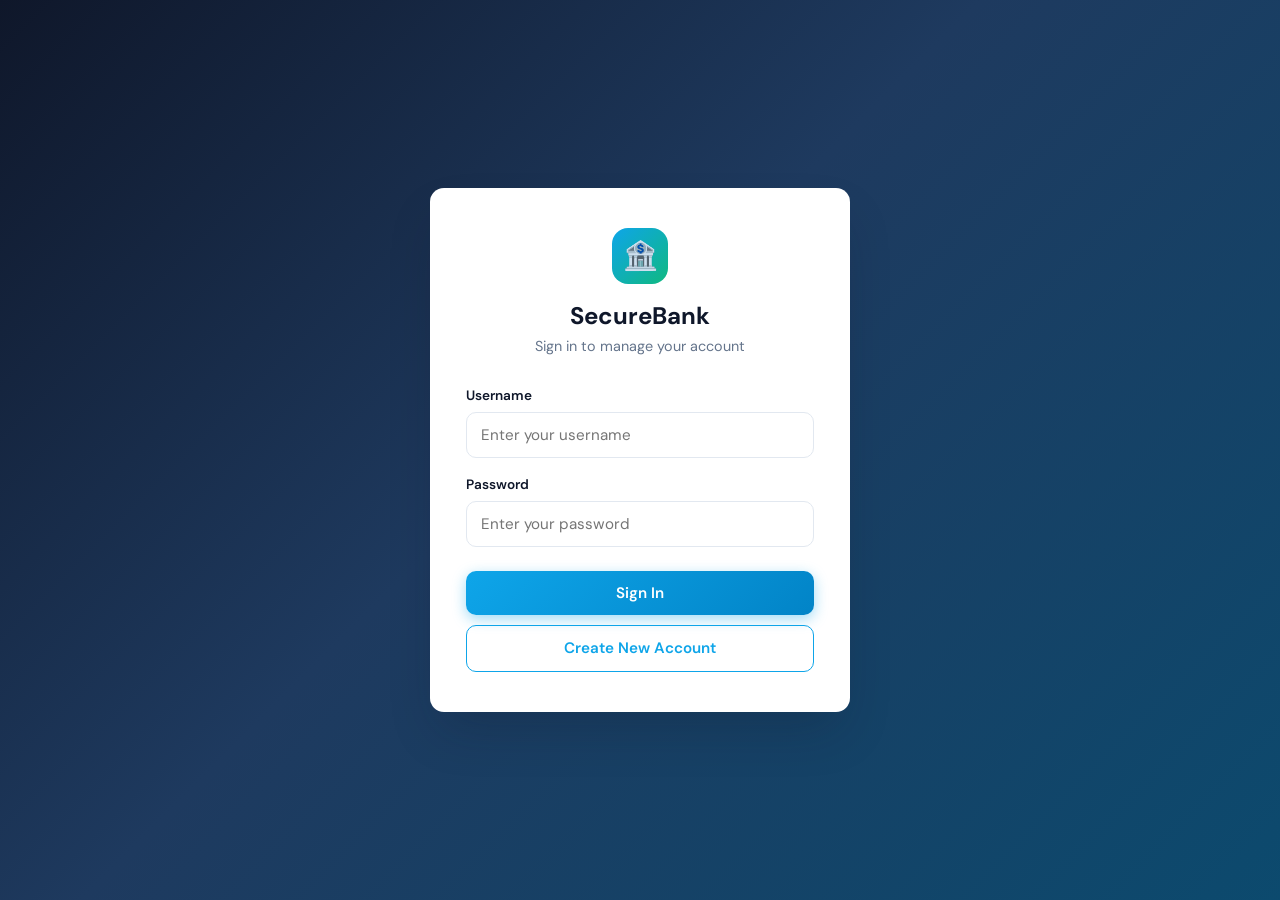
==== public/index.html @ 62553467 "basic bank services" ====
<!DOCTYPE html>
<html lang="en">
<head>
    <meta charset="UTF-8">
    <meta name="viewport" content="width=device-width, initial-scale=1.0">
    <title>Login — SecureBank</title>
    <link rel="stylesheet" href="style.css">
</head>
<body class="auth-page">

    <div class="auth-card">
        <div class="brand">
            <div class="brand-icon">🏦</div>
            <h1>SecureBank</h1>
            <p>Sign in to manage your account</p>
        </div>

        <form id="loginForm" onsubmit="return handleLogin(event)">
            <div class="form-group">
                <label for="username">Username</label>
                <input type="text" id="username" placeholder="Enter your username" required autocomplete="username">
            </div>

            <div class="form-group">
                <label for="password">Password</label>
                <input type="password" id="password" placeholder="Enter your password" required autocomplete="current-password">
            </div>

            <div class="auth-actions">
                <button type="submit" class="btn btn-primary">Sign In</button>
                <a href="register.html" class="btn btn-outline" style="display:block;text-align:center;text-decoration:none;line-height:1.4;">Create New Account</a>
            </div>
        </form>
    </div>

    <script src="auth.js"></script>
</body>
</html>
---- public/style.css ----
@import url('https://fonts.googleapis.com/css2?family=DM+Sans:ital,opsz,wght@0,9..40,400;0,9..40,500;0,9..40,600;0,9..40,700;1,9..40,400&display=swap');

:root {
  --bg: #0f172a;
  --bg-card: #ffffff;
  --primary: #0ea5e9;
  --primary-dark: #0284c7;
  --accent: #10b981;
  --danger: #ef4444;
  --text: #0f172a;
  --text-muted: #64748b;
  --border: #e2e8f0;
  --sidebar: #1e293b;
  --sidebar-hover: #334155;
  --shadow: 0 25px 50px -12px rgba(15, 23, 42, 0.25);
  --radius: 14px;
}

* {
  box-sizing: border-box;
  margin: 0;
  padding: 0;
}

body {
  font-family: 'DM Sans', system-ui, sans-serif;
  min-height: 100vh;
  color: var(--text);
  background: linear-gradient(135deg, #0f172a 0%, #1e3a5f 45%, #0c4a6e 100%);
}

.auth-page {
  display: flex;
  align-items: center;
  justify-content: center;
  min-height: 100vh;
  padding: 24px;
}

.auth-card {
  width: 100%;
  max-width: 420px;
  background: var(--bg-card);
  border-radius: var(--radius);
  box-shadow: var(--shadow);
  padding: 40px 36px;
}

.auth-card-register {
  max-width: 560px;
}

.brand {
  text-align: center;
  margin-bottom: 32px;
}

.brand-icon {
  width: 56px;
  height: 56px;
  margin: 0 auto 16px;
  background: linear-gradient(135deg, var(--primary), var(--accent));
  border-radius: 16px;
  display: flex;
  align-items: center;
  justify-content: center;
  font-size: 28px;
}

.brand h1 {
  font-size: 1.5rem;
  font-weight: 700;
  color: var(--text);
}

.brand p {
  color: var(--text-muted);
  font-size: 0.9rem;
  margin-top: 6px;
}

.form-group {
  margin-bottom: 18px;
  width: 100%;
  min-width: 0;
}

.form-group label {
  display: block;
  font-size: 0.85rem;
  font-weight: 600;
  color: var(--text);
  margin-bottom: 8px;
}

input[type="text"],
input[type="password"],
input[type="email"],
input[type="number"],
input[type="tel"] {
  display: block;
  width: 100%;
  min-width: 0;
  padding: 12px 14px;
  border: 1.5px solid var(--border);
  border-radius: 10px;
  font-size: 0.95rem;
  font-family: inherit;
  transition: border-color 0.2s, box-shadow 0.2s;
}

input[type="email"] {
  min-height: 46px;
}

input:focus {
  outline: none;
  border-color: var(--primary);
  box-shadow: 0 0 0 3px rgba(14, 165, 233, 0.2);
}

.btn {
  display: inline-flex;
  align-items: center;
  justify-content: center;
  gap: 8px;
  padding: 12px 20px;
  font-size: 0.95rem;
  font-weight: 600;
  font-family: inherit;
  border: none;
  border-radius: 10px;
  cursor: pointer;
  transition: transform 0.15s, background 0.2s, box-shadow 0.2s;
}

.btn:active {
  transform: scale(0.98);
}

.btn-primary {
  background: linear-gradient(135deg, var(--primary), var(--primary-dark));
  color: white;
  width: 100%;
  box-shadow: 0 4px 14px rgba(14, 165, 233, 0.4);
}

.btn-primary:hover {
  box-shadow: 0 6px 20px rgba(14, 165, 233, 0.5);
}

.btn-secondary {
  background: #f1f5f9;
  color: var(--text);
  width: 100%;
  margin-top: 10px;
}

.btn-secondary:hover {
  background: #e2e8f0;
}

.btn-outline {
  background: transparent;
  color: var(--primary);
  border: 1.5px solid var(--primary);
  width: 100%;
  margin-top: 10px;
}

.btn-outline:hover {
  background: rgba(14, 165, 233, 0.08);
}

.btn-danger {
  background: transparent;
  color: var(--danger);
  border: 1.5px solid var(--danger);
  padding: 8px 16px;
  font-size: 0.85rem;
}

.btn-danger:hover {
  background: rgba(239, 68, 68, 0.08);
}

.auth-actions {
  margin-top: 24px;
}

.auth-link {
  text-align: center;
  margin-top: 20px;
  font-size: 0.9rem;
  color: var(--text-muted);
}

.auth-link a {
  color: var(--primary);
  font-weight: 600;
  text-decoration: none;
}

.auth-link a:hover {
  text-decoration: underline;
}

.register-grid {
  display: grid;
  grid-template-columns: 1fr 1fr;
  gap: 14px;
  width: 100%;
}

.register-grid .form-group {
  min-width: 0;
}

.register-grid .form-group.full {
  grid-column: 1 / -1;
}

@media (max-width: 480px) {
  .register-grid {
    grid-template-columns: 1fr;
  }
}

/* Dashboard layout */
.dashboard-layout {
  display: flex;
  min-height: 100vh;
}

.sidebar {
  width: 260px;
  background: var(--sidebar);
  color: white;
  padding: 28px 0;
  flex-shrink: 0;
}

.sidebar-brand {
  padding: 0 24px 28px;
  border-bottom: 1px solid rgba(255, 255, 255, 0.1);
  margin-bottom: 20px;
}

.sidebar-brand h2 {
  font-size: 1.15rem;
  font-weight: 700;
}

.sidebar-brand span {
  font-size: 0.8rem;
  color: rgba(255, 255, 255, 0.55);
}

.nav-menu {
  list-style: none;
}

.nav-menu li button {
  width: 100%;
  text-align: left;
  padding: 14px 24px;
  background: none;
  border: none;
  color: rgba(255, 255, 255, 0.75);
  font-size: 0.95rem;
  font-weight: 500;
  font-family: inherit;
  cursor: pointer;
  display: flex;
  align-items: center;
  gap: 12px;
  transition: background 0.2s, color 0.2s;
  border-left: 3px solid transparent;
}

.nav-menu li button:hover {
  background: var(--sidebar-hover);
  color: white;
}

.nav-menu li button.active {
  background: rgba(14, 165, 233, 0.15);
  color: white;
  border-left-color: var(--primary);
}

.nav-icon {
  font-size: 1.1rem;
  width: 24px;
  text-align: center;
}

.main-content {
  flex: 1;
  background: #f8fafc;
  display: flex;
  flex-direction: column;
}

.top-bar {
  background: white;
  padding: 18px 32px;
  display: flex;
  align-items: center;
  justify-content: space-between;
  border-bottom: 1px solid var(--border);
  box-shadow: 0 1px 3px rgba(0, 0, 0, 0.04);
}

.top-bar h1 {
  font-size: 1.25rem;
  font-weight: 700;
  color: var(--text);
}

.top-bar .user-greeting {
  font-size: 0.9rem;
  color: var(--text-muted);
}

.top-bar .user-greeting strong {
  color: var(--text);
}

.content-area {
  flex: 1;
  padding: 32px;
  overflow-y: auto;
}

.panel {
  display: none;
  animation: fadeIn 0.3s ease;
}

.panel.active {
  display: block;
}

@keyframes fadeIn {
  from { opacity: 0; transform: translateY(8px); }
  to { opacity: 1; transform: translateY(0); }
}

.card {
  background: white;
  border-radius: var(--radius);
  padding: 28px;
  box-shadow: 0 1px 3px rgba(0, 0, 0, 0.06);
  border: 1px solid var(--border);
  max-width: 720px;
}

.card h2 {
  font-size: 1.2rem;
  margin-bottom: 20px;
  color: var(--text);
}

.detail-grid {
  display: grid;
  grid-template-columns: repeat(auto-fill, minmax(200px, 1fr));
  gap: 16px;
}

.detail-item {
  background: #f8fafc;
  padding: 16px;
  border-radius: 10px;
  border: 1px solid var(--border);
}

.detail-item label {
  display: block;
  font-size: 0.75rem;
  font-weight: 600;
  text-transform: uppercase;
  letter-spacing: 0.04em;
  color: var(--text-muted);
  margin-bottom: 6px;
}

.detail-item span {
  display: block;
  font-size: 1rem;
  font-weight: 600;
  color: var(--text);
  word-break: break-word;
  overflow-wrap: anywhere;
  line-height: 1.4;
}

.detail-item.detail-item-full {
  grid-column: 1 / -1;
}

.balance-card {
  background: linear-gradient(135deg, #0ea5e9, #0284c7);
  color: white;
  padding: 24px;
  border-radius: var(--radius);
  margin-bottom: 24px;
  max-width: 720px;
}

.balance-card label {
  font-size: 0.85rem;
  opacity: 0.9;
}

.balance-card .amount {
  font-size: 2rem;
  font-weight: 700;
  margin-top: 8px;
}

.panel-desc {
  color: var(--text-muted);
  margin-bottom: 20px;
  font-size: 0.95rem;
}

.card-wide {
  max-width: 900px;
}

.transfer-layout {
  display: grid;
  grid-template-columns: 1fr 300px;
  gap: 24px;
  align-items: start;
  max-width: 960px;
}

.transfer-form-card {
  max-width: none;
}

.transfer-balance-side {
  position: sticky;
  top: 24px;
}

.balance-card-side {
  margin-bottom: 0;
  max-width: none;
  text-align: center;
  padding: 32px 24px;
}

.balance-card-side .amount {
  font-size: 2.25rem;
}

.balance-hint {
  font-size: 0.8rem;
  opacity: 0.75;
  margin-top: 12px;
}

.transaction-form {
  max-width: 100%;
}

.btn-row {
  display: flex;
  gap: 12px;
  margin-top: 8px;
}

.btn-row .btn {
  flex: 1;
}

.btn-deposit {
  background: linear-gradient(135deg, #10b981, #059669);
  color: white;
  box-shadow: 0 4px 14px rgba(16, 185, 129, 0.35);
}

.btn-deposit:hover {
  box-shadow: 0 6px 20px rgba(16, 185, 129, 0.45);
}

.btn-withdraw {
  background: linear-gradient(135deg, #f59e0b, #d97706);
  color: white;
  box-shadow: 0 4px 14px rgba(245, 158, 11, 0.35);
}

.btn-withdraw:hover {
  box-shadow: 0 6px 20px rgba(245, 158, 11, 0.45);
}

@media (max-width: 768px) {
  .transfer-layout {
    grid-template-columns: 1fr;
  }

  .transfer-balance-side {
    order: -1;
    position: static;
  }
}

.transactions-table {
  width: 100%;
  border-collapse: collapse;
  margin-top: 8px;
}

.transactions-table th,
.transactions-table td {
  padding: 12px 16px;
  text-align: left;
  border-bottom: 1px solid var(--border);
}

.transactions-table th {
  font-size: 0.75rem;
  text-transform: uppercase;
  letter-spacing: 0.04em;
  color: var(--text-muted);
  background: #f8fafc;
}

.transactions-table tr:hover td {
  background: #f8fafc;
}

.badge {
  display: inline-block;
  padding: 4px 10px;
  border-radius: 20px;
  font-size: 0.8rem;
  font-weight: 600;
}

.badge-deposit {
  background: #d1fae5;
  color: #047857;
}

.badge-withdraw {
  background: #fee2e2;
  color: #b91c1c;
}

.empty-state {
  text-align: center;
  padding: 40px;
  color: var(--text-muted);
}

@media (max-width: 768px) {
  .dashboard-layout {
    flex-direction: column;
  }

  .sidebar {
    width: 100%;
    padding: 16px 0;
  }

  .nav-menu {
    display: flex;
    overflow-x: auto;
    padding: 0 12px;
  }

  .nav-menu li button {
    white-space: nowrap;
    padding: 10px 16px;
    border-left: none;
    border-bottom: 3px solid transparent;
    border-radius: 8px;
  }

  .nav-menu li button.active {
    border-left: none;
    border-bottom-color: var(--primary);
  }

  .content-area {
    padding: 20px;
  }
}
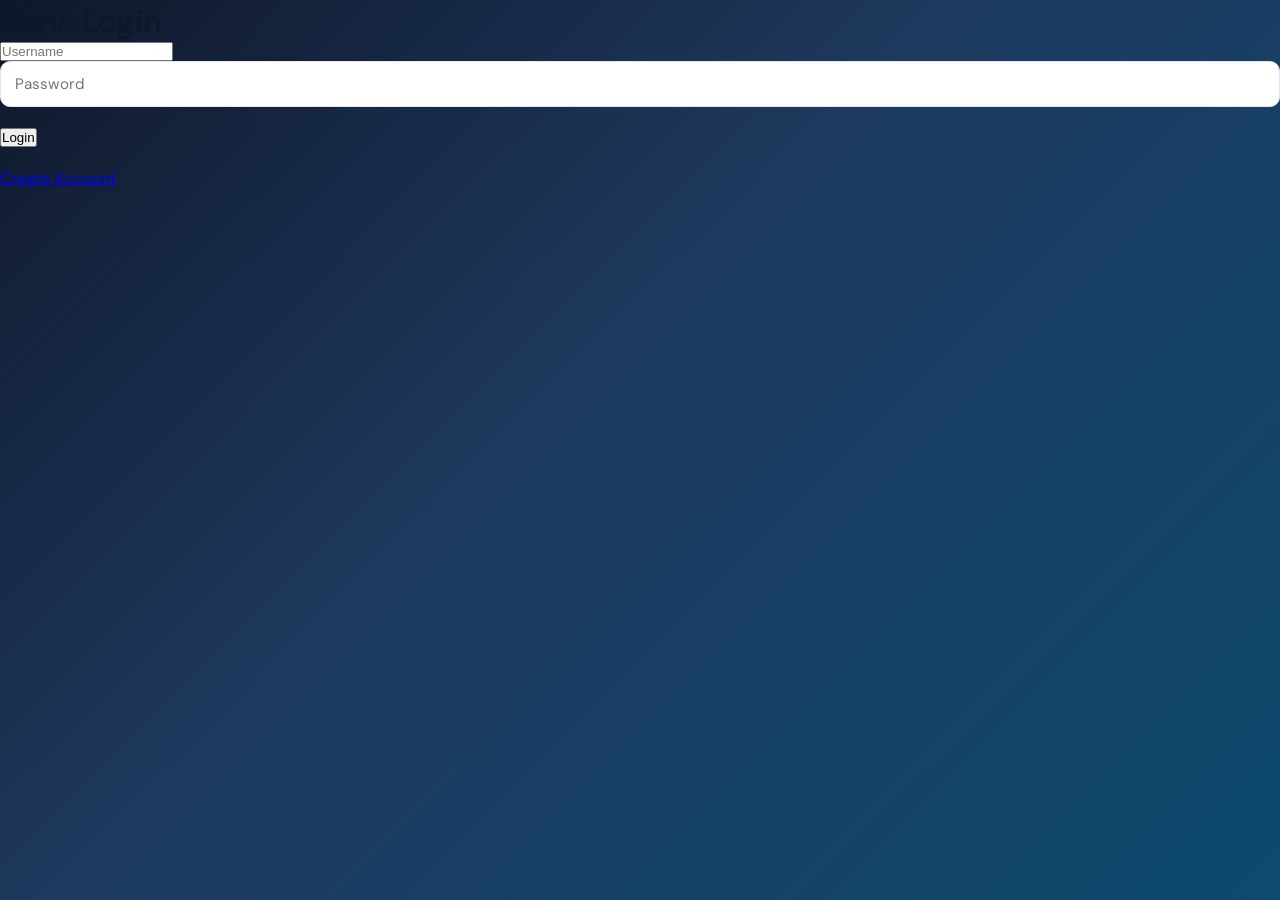
==== commit d937b270: "updated index.html" ====
--- a/public/index.html
+++ b/public/index.html
@@ -1,38 +1,16 @@
-<!DOCTYPE html>
-<html lang="en">
+<html>
 <head>
-    <meta charset="UTF-8">
-    <meta name="viewport" content="width=device-width, initial-scale=1.0">
-    <title>Login — SecureBank</title>
-    <link rel="stylesheet" href="style.css">
+<title>Login</title>
+<link rel="stylesheet" href="style.css">
 </head>
-<body class="auth-page">
-
-    <div class="auth-card">
-        <div class="brand">
-            <div class="brand-icon">🏦</div>
-            <h1>SecureBank</h1>
-            <p>Sign in to manage your account</p>
-        </div>
-
-        <form id="loginForm" onsubmit="return handleLogin(event)">
-            <div class="form-group">
-                <label for="username">Username</label>
-                <input type="text" id="username" placeholder="Enter your username" required autocomplete="username">
-            </div>
-
-            <div class="form-group">
-                <label for="password">Password</label>
-                <input type="password" id="password" placeholder="Enter your password" required autocomplete="current-password">
-            </div>
-
-            <div class="auth-actions">
-                <button type="submit" class="btn btn-primary">Sign In</button>
-                <a href="register.html" class="btn btn-outline" style="display:block;text-align:center;text-decoration:none;line-height:1.4;">Create New Account</a>
-            </div>
-        </form>
-    </div>
-
-    <script src="auth.js"></script>
+<body>
+<div class="box">
+<h1>Bank Login</h1>
+<input id="u" placeholder="Username"><br>
+<input id="p" type="password" placeholder="Password"><br>
+<button onclick="login()">Login</button><br><br>
+<a href="register.html">Create Account</a>
+</div>
+<script src="auth.js"></script>
 </body>
 </html>
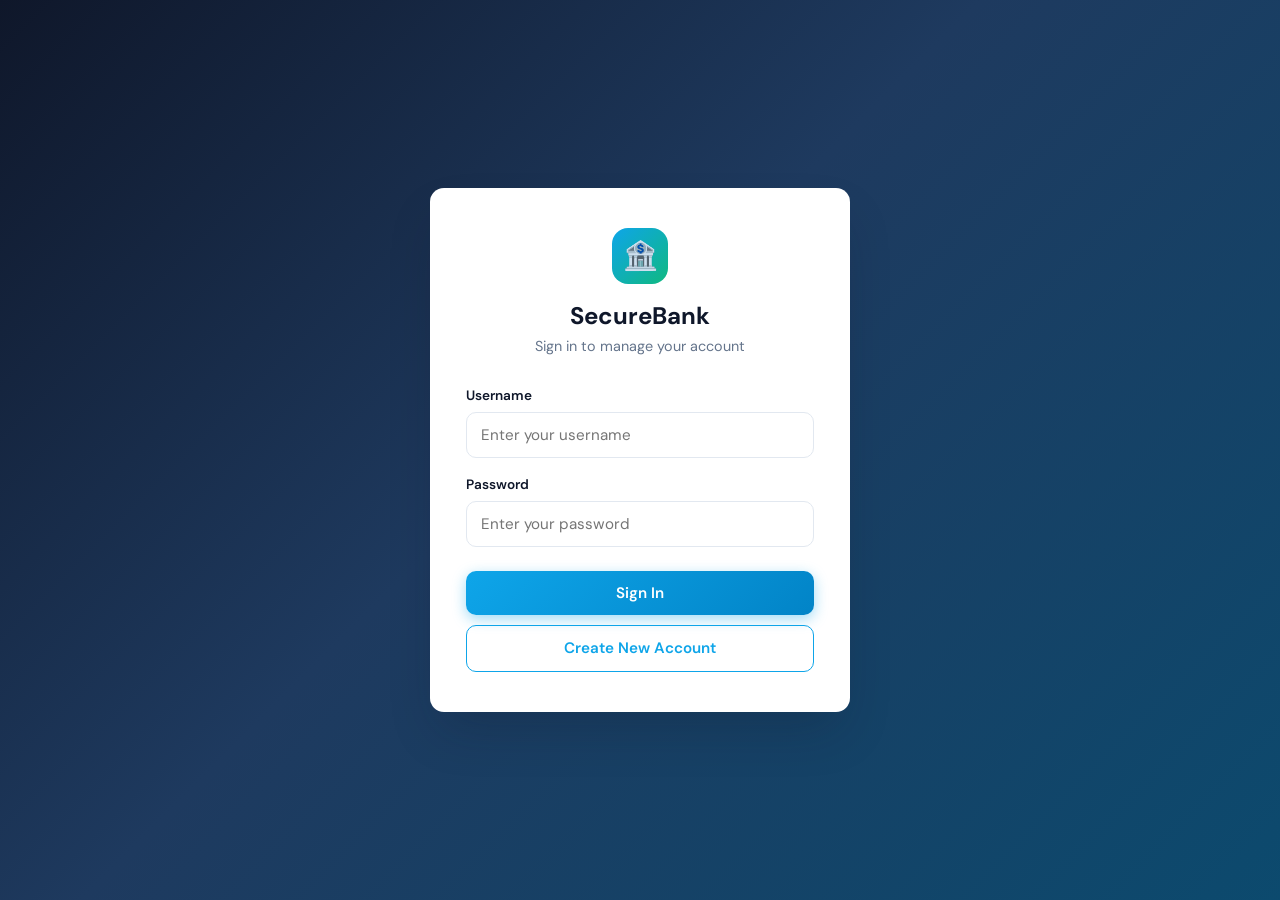
==== commit 8b0b590a: "Revert: Restore register.html, index.html, and server.js to original versions" ====
--- a/public/index.html
+++ b/public/index.html
@@ -1,16 +1,38 @@
-<html>
+<!DOCTYPE html>
+<html lang="en">
 <head>
-<title>Login</title>
-<link rel="stylesheet" href="style.css">
+    <meta charset="UTF-8">
+    <meta name="viewport" content="width=device-width, initial-scale=1.0">
+    <title>Login — SecureBank</title>
+    <link rel="stylesheet" href="style.css">
 </head>
-<body>
-<div class="box">
-<h1>Bank Login</h1>
-<input id="u" placeholder="Username"><br>
-<input id="p" type="password" placeholder="Password"><br>
-<button onclick="login()">Login</button><br><br>
-<a href="register.html">Create Account</a>
-</div>
-<script src="auth.js"></script>
+<body class="auth-page">
+
+    <div class="auth-card">
+        <div class="brand">
+            <div class="brand-icon">🏦</div>
+            <h1>SecureBank</h1>
+            <p>Sign in to manage your account</p>
+        </div>
+
+        <form id="loginForm" onsubmit="return handleLogin(event)">
+            <div class="form-group">
+                <label for="username">Username</label>
+                <input type="text" id="username" placeholder="Enter your username" required autocomplete="username">
+            </div>
+
+            <div class="form-group">
+                <label for="password">Password</label>
+                <input type="password" id="password" placeholder="Enter your password" required autocomplete="current-password">
+            </div>
+
+            <div class="auth-actions">
+                <button type="submit" class="btn btn-primary">Sign In</button>
+                <a href="register.html" class="btn btn-outline" style="display:block;text-align:center;text-decoration:none;line-height:1.4;">Create New Account</a>
+            </div>
+        </form>
+    </div>
+
+    <script src="auth.js"></script>
 </body>
 </html>
